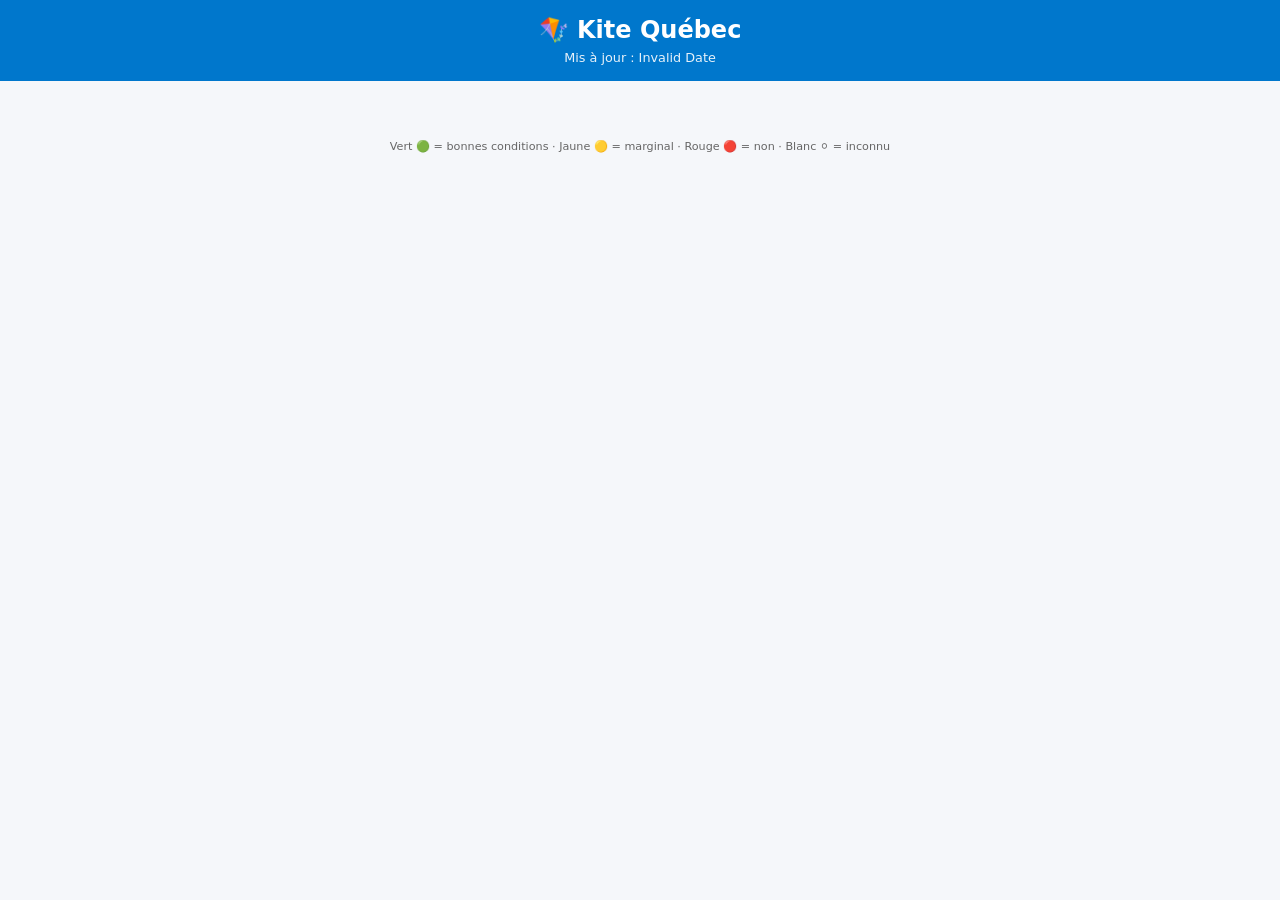
==== docs/index.html @ df84efb0 "Initial commit" ====
<!DOCTYPE html>
<html lang="fr">
<head>
  <meta charset="UTF-8">
  <meta name="viewport" content="width=device-width, initial-scale=1.0, viewport-fit=cover">
  <title>Kite Québec</title>
  <link rel="manifest" href="manifest.json">
  <meta name="theme-color" content="#0077cc">
  <meta name="apple-mobile-web-app-capable" content="yes">
  <meta name="apple-mobile-web-app-status-bar-style" content="black-translucent">
  <meta name="apple-mobile-web-app-title" content="Kite QC">
  <link rel="stylesheet" href="style.css">
</head>
<body>
  <header>
    <h1>🪁 Kite Québec</h1>
    <p id="generated">Chargement...</p>
  </header>
  <main id="spots"></main>
  <footer>
    <p>Vert 🟢 = bonnes conditions · Jaune 🟡 = marginal · Rouge 🔴 = non · Blanc ⚪ = inconnu</p>
  </footer>
  <script src="app.js"></script>
</body>
</html>
---- docs/style.css ----
* { box-sizing: border-box; }

body {
  font-family: -apple-system, BlinkMacSystemFont, "SF Pro Text", system-ui, sans-serif;
  margin: 0;
  background: #f5f7fa;
  color: #1a1a1a;
  padding-bottom: env(safe-area-inset-bottom);
}

header {
  background: #0077cc;
  color: white;
  padding: 1rem;
  padding-top: calc(1rem + env(safe-area-inset-top));
  text-align: center;
}

header h1 { margin: 0; font-size: 1.5rem; }
header p { margin: 0.35rem 0 0; font-size: 0.8rem; opacity: 0.9; }

main {
  padding: 1rem;
  max-width: 880px;
  margin: 0 auto;
}

.spot {
  background: white;
  border-radius: 14px;
  padding: 1rem;
  margin-bottom: 1rem;
  box-shadow: 0 2px 6px rgba(0,0,0,0.06);
}

.spot-head {
  display: flex;
  justify-content: space-between;
  align-items: baseline;
  margin-bottom: 0.2rem;
}

.spot-head h2 { margin: 0; font-size: 1.15rem; }
.spot-head .status { font-size: 1.25rem; }
.spot-head small { margin: 0 0.15rem; opacity: 0.6; font-size: 0.8rem; }

.dirs {
  margin: 0 0 0.75rem;
  font-size: 0.75rem;
  color: #666;
}

.days {
  display: grid;
  grid-template-columns: 1fr;
  gap: 0.75rem;
}

@media (min-width: 640px) {
  .days { grid-template-columns: 1fr 1fr; }
}

.day .label {
  font-weight: 600;
  margin-bottom: 0.4rem;
  font-size: 0.85rem;
  color: #333;
}

.hours {
  display: grid;
  grid-template-columns: repeat(auto-fit, minmax(62px, 1fr));
  gap: 3px;
}

.hour {
  padding: 0.35rem 0.25rem;
  border-radius: 6px;
  font-size: 0.7rem;
  display: flex;
  flex-direction: column;
  align-items: center;
  line-height: 1.25;
  text-align: center;
}

.hour.green  { background: #c6f2c9; }
.hour.yellow { background: #fff3b3; }
.hour.red    { background: #f9c9c9; }
.hour.unknown{ background: #e0e0e0; }

.hour .time { font-weight: 700; }
.hour .wind { font-size: 0.75rem; }
.hour .dir, .hour .temp { font-size: 0.65rem; color: #444; }

.empty {
  padding: 0.5rem;
  font-size: 0.75rem;
  color: #888;
}

footer {
  padding: 1rem;
  text-align: center;
  font-size: 0.7rem;
  color: #666;
}
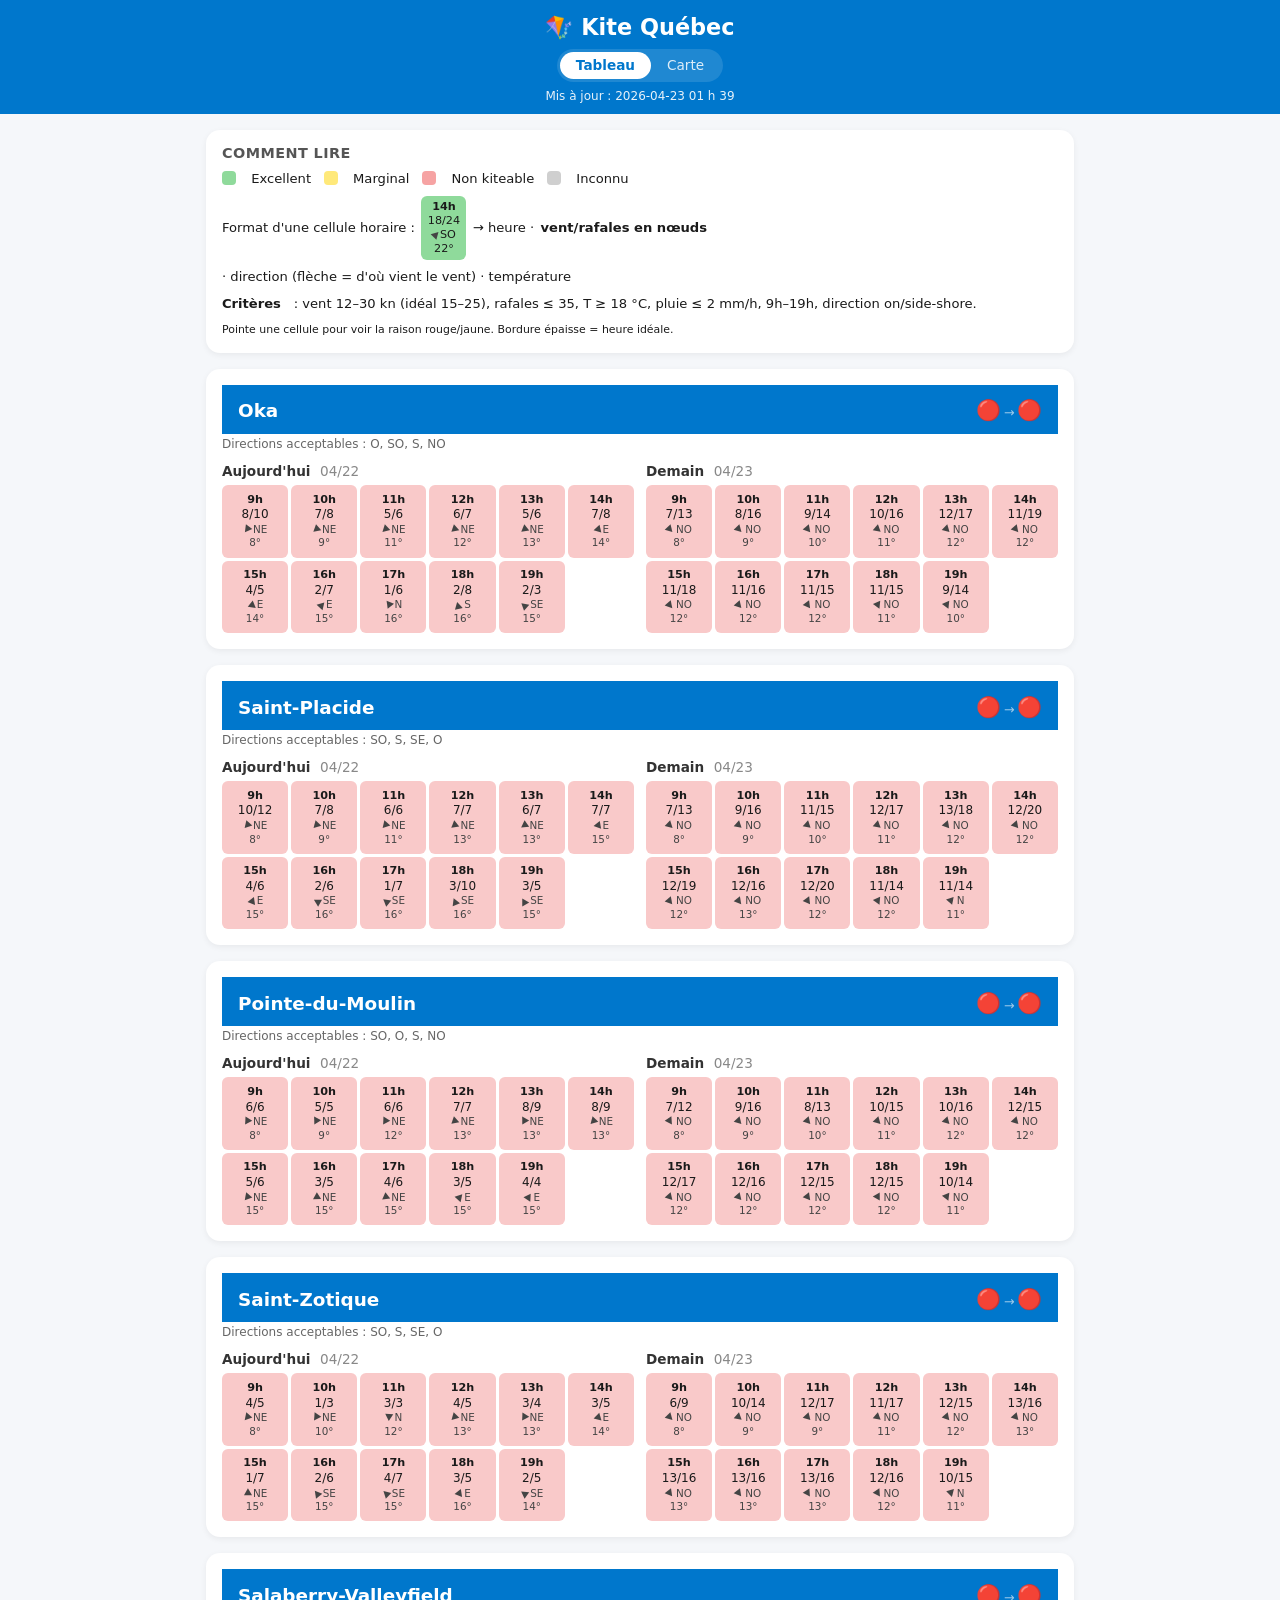
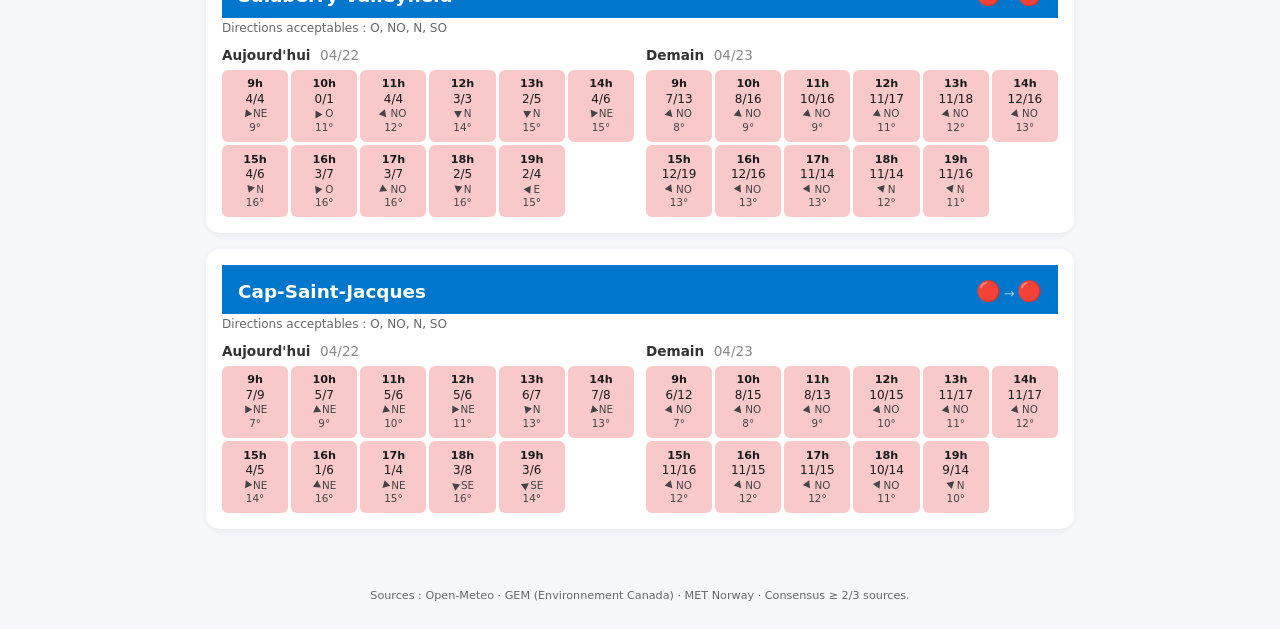
==== commit 0de227f8: "Add friend email alert + map page + dashboard legend and arrows" ====
--- a/docs/index.html
+++ b/docs/index.html
@@ -3,7 +3,7 @@
 <head>
   <meta charset="UTF-8">
   <meta name="viewport" content="width=device-width, initial-scale=1.0, viewport-fit=cover">
-  <title>Kite Québec</title>
+  <title>Kite Québec — Tableau</title>
   <link rel="manifest" href="manifest.json">
   <meta name="theme-color" content="#0077cc">
   <meta name="apple-mobile-web-app-capable" content="yes">
@@ -14,12 +14,46 @@
 <body>
   <header>
     <h1>🪁 Kite Québec</h1>
+    <nav>
+      <a href="index.html" class="active">Tableau</a>
+      <a href="map.html">Carte</a>
+    </nav>
     <p id="generated">Chargement...</p>
   </header>
-  <main id="spots"></main>
+
+  <main>
+    <section class="legend-panel">
+      <h2>Comment lire</h2>
+      <div class="legend-grid">
+        <div class="legend-row">
+          <span class="swatch green"></span> Excellent
+          <span class="swatch yellow"></span> Marginal
+          <span class="swatch red"></span> Non kiteable
+          <span class="swatch unknown"></span> Inconnu
+        </div>
+        <div class="legend-row legend-format">
+          Format d'une cellule horaire :
+          <span class="demo-hour">
+            <span class="time">14h</span>
+            <span class="wind">18/24</span>
+            <span class="dir"><span class="arrow" style="--rot:225deg"></span>SO</span>
+            <span class="temp">22°</span>
+          </span>
+          → heure · <b>vent/rafales en nœuds</b> · direction (flèche = d'où vient le vent) · température
+        </div>
+        <div class="legend-row">
+          <b>Critères</b> : vent 12–30 kn (idéal 15–25), rafales ≤ 35, T ≥ 18 °C, pluie ≤ 2 mm/h, 9h–19h, direction on/side-shore.
+          <br><small>Pointe une cellule pour voir la raison rouge/jaune. Bordure épaisse = heure idéale.</small>
+        </div>
+      </div>
+    </section>
+    <section id="spots"></section>
+  </main>
+
   <footer>
-    <p>Vert 🟢 = bonnes conditions · Jaune 🟡 = marginal · Rouge 🔴 = non · Blanc ⚪ = inconnu</p>
+    <p>Sources : Open-Meteo · GEM (Environnement Canada) · MET Norway · Consensus ≥ 2/3 sources.</p>
   </footer>
+
   <script src="app.js"></script>
 </body>
 </html>
--- a/docs/style.css
+++ b/docs/style.css
@@ -11,35 +11,106 @@
 header {
   background: #0077cc;
   color: white;
-  padding: 1rem;
-  padding-top: calc(1rem + env(safe-area-inset-top));
+  padding: 0.85rem 1rem 0.7rem;
+  padding-top: calc(0.85rem + env(safe-area-inset-top));
   text-align: center;
 }
 
-header h1 { margin: 0; font-size: 1.5rem; }
-header p { margin: 0.35rem 0 0; font-size: 0.8rem; opacity: 0.9; }
+header h1 { margin: 0; font-size: 1.4rem; }
+
+nav {
+  margin-top: 0.5rem;
+  display: flex;
+  justify-content: center;
+  gap: 0;
+  background: rgba(255,255,255,0.12);
+  border-radius: 999px;
+  padding: 3px;
+  width: fit-content;
+  margin-left: auto;
+  margin-right: auto;
+}
+nav a {
+  color: rgba(255,255,255,0.85);
+  text-decoration: none;
+  padding: 0.35rem 1rem;
+  font-size: 0.85rem;
+  border-radius: 999px;
+  transition: background 0.15s;
+}
+nav a.active { background: white; color: #0077cc; font-weight: 600; }
+nav a:hover:not(.active) { background: rgba(255,255,255,0.15); }
+
+header > p {
+  margin: 0.45rem 0 0;
+  font-size: 0.75rem;
+  opacity: 0.9;
+}
 
 main {
   padding: 1rem;
-  max-width: 880px;
+  max-width: 900px;
   margin: 0 auto;
 }
 
+/* Legend panel */
+.legend-panel {
+  background: white;
+  border-radius: 14px;
+  padding: 0.9rem 1rem;
+  margin-bottom: 1rem;
+  box-shadow: 0 2px 6px rgba(0,0,0,0.06);
+  font-size: 0.82rem;
+}
+.legend-panel h2 {
+  margin: 0 0 0.5rem;
+  font-size: 0.9rem;
+  text-transform: uppercase;
+  letter-spacing: 0.03em;
+  color: #555;
+}
+.legend-grid { display: flex; flex-direction: column; gap: 0.5rem; }
+.legend-row { display: flex; flex-wrap: wrap; gap: 0.5rem 0.8rem; align-items: center; line-height: 1.5; }
+.legend-row.legend-format { gap: 0.4rem; }
+.swatch {
+  display: inline-block;
+  width: 14px; height: 14px;
+  border-radius: 4px;
+  vertical-align: middle;
+  margin-right: 0.15rem;
+}
+.swatch.green  { background: #8fda9b; }
+.swatch.yellow { background: #ffe97a; }
+.swatch.red    { background: #f6a3a3; }
+.swatch.unknown{ background: #cfcfcf; }
+
+.demo-hour {
+  display: inline-flex;
+  flex-direction: column;
+  align-items: center;
+  background: #8fda9b;
+  border-radius: 6px;
+  padding: 0.25rem 0.4rem;
+  font-size: 0.7rem;
+  line-height: 1.25;
+}
+.demo-hour .time { font-weight: 700; }
+
+/* Spot cards */
 .spot {
   background: white;
   border-radius: 14px;
   padding: 1rem;
   margin-bottom: 1rem;
   box-shadow: 0 2px 6px rgba(0,0,0,0.06);
-}
-
+  scroll-margin-top: 1rem;
+}
 .spot-head {
   display: flex;
   justify-content: space-between;
   align-items: baseline;
   margin-bottom: 0.2rem;
 }
-
 .spot-head h2 { margin: 0; font-size: 1.15rem; }
 .spot-head .status { font-size: 1.25rem; }
 .spot-head small { margin: 0 0.15rem; opacity: 0.6; font-size: 0.8rem; }
@@ -50,15 +121,22 @@
   color: #666;
 }
 
+.excellent-banner {
+  background: linear-gradient(90deg, #b8e994, #78e08f);
+  color: #1e3d1e;
+  padding: 0.5rem 0.7rem;
+  border-radius: 8px;
+  margin-bottom: 0.7rem;
+  font-size: 0.82rem;
+  border-left: 3px solid #2ecc40;
+}
+
 .days {
   display: grid;
   grid-template-columns: 1fr;
   gap: 0.75rem;
 }
-
-@media (min-width: 640px) {
-  .days { grid-template-columns: 1fr 1fr; }
-}
+@media (min-width: 640px) { .days { grid-template-columns: 1fr 1fr; } }
 
 .day .label {
   font-weight: 600;
@@ -66,6 +144,7 @@
   font-size: 0.85rem;
   color: #333;
 }
+.day .date { color: #888; font-weight: 400; margin-left: 0.3rem; }
 
 .hours {
   display: grid;
@@ -80,24 +159,41 @@
   display: flex;
   flex-direction: column;
   align-items: center;
-  line-height: 1.25;
+  line-height: 1.3;
   text-align: center;
-}
-
-.hour.green  { background: #c6f2c9; }
-.hour.yellow { background: #fff3b3; }
-.hour.red    { background: #f9c9c9; }
-.hour.unknown{ background: #e0e0e0; }
+  cursor: help;
+  border: 2px solid transparent;
+}
+.hour.green   { background: #c6f2c9; }
+.hour.yellow  { background: #fff3b3; }
+.hour.red     { background: #f9c9c9; }
+.hour.unknown { background: #e0e0e0; }
+.hour.ideal   { border-color: #2ecc40; box-shadow: 0 0 0 1px #2ecc40 inset; }
 
 .hour .time { font-weight: 700; }
 .hour .wind { font-size: 0.75rem; }
-.hour .dir, .hour .temp { font-size: 0.65rem; color: #444; }
-
-.empty {
-  padding: 0.5rem;
-  font-size: 0.75rem;
-  color: #888;
-}
+.hour .dir {
+  display: inline-flex;
+  align-items: center;
+  gap: 2px;
+  font-size: 0.65rem;
+  color: #444;
+}
+.hour .temp { font-size: 0.65rem; color: #444; }
+
+/* Wind-from arrow. Rotates so the triangle points where the wind is heading
+   (opposite of where it comes from). CSS var --rot is the "from" direction. */
+.arrow {
+  display: inline-block;
+  width: 0; height: 0;
+  border-left: 4px solid transparent;
+  border-right: 4px solid transparent;
+  border-bottom: 7px solid #444;
+  transform: rotate(calc(var(--rot) + 180deg));
+  transform-origin: center;
+}
+
+.empty { padding: 0.5rem; font-size: 0.75rem; color: #888; }
 
 footer {
   padding: 1rem;
@@ -105,3 +201,64 @@
   font-size: 0.7rem;
   color: #666;
 }
+
+/* Map page */
+#map {
+  height: 62vh;
+  border-radius: 14px;
+  box-shadow: 0 2px 6px rgba(0,0,0,0.06);
+  margin-bottom: 1rem;
+}
+.kite-pin {
+  width: 28px; height: 28px;
+  border: 3px solid white;
+  border-radius: 50%;
+  box-shadow: 0 2px 4px rgba(0,0,0,0.35);
+  display: flex; align-items: center; justify-content: center;
+}
+.kite-pin.green   { background: #2ecc40; }
+.kite-pin.yellow  { background: #ffd700; }
+.kite-pin.red     { background: #ff4136; }
+.kite-pin.unknown { background: #aaa; }
+.kite-pin.excellent {
+  box-shadow: 0 0 0 3px rgba(46,204,64,0.4), 0 2px 4px rgba(0,0,0,0.35);
+  border-color: #ffeb3b;
+}
+
+.leaflet-popup-content {
+  margin: 0.7rem 0.9rem;
+  font-family: inherit;
+  font-size: 0.85rem;
+  line-height: 1.4;
+}
+.leaflet-popup-content h3 { margin: 0 0 0.35rem; font-size: 1rem; }
+.leaflet-popup-content .pop-day {
+  padding: 0.25rem 0;
+  border-top: 1px solid #eee;
+}
+.leaflet-popup-content .pop-day:first-of-type { border-top: none; }
+.leaflet-popup-content .dot {
+  display: inline-block;
+  width: 10px; height: 10px;
+  border-radius: 50%;
+  margin-right: 0.35rem;
+  vertical-align: middle;
+}
+.leaflet-popup-content .dot.green   { background: #2ecc40; }
+.leaflet-popup-content .dot.yellow  { background: #ffd700; }
+.leaflet-popup-content .dot.red     { background: #ff4136; }
+.leaflet-popup-content .dot.unknown { background: #aaa; }
+.leaflet-popup-content .excellent-note {
+  margin-top: 0.25rem;
+  padding: 0.3rem 0.45rem;
+  background: #c6f2c9;
+  border-radius: 4px;
+  font-size: 0.78rem;
+}
+.leaflet-popup-content a {
+  display: inline-block;
+  margin-top: 0.5rem;
+  color: #0077cc;
+  font-weight: 600;
+  text-decoration: none;
+}
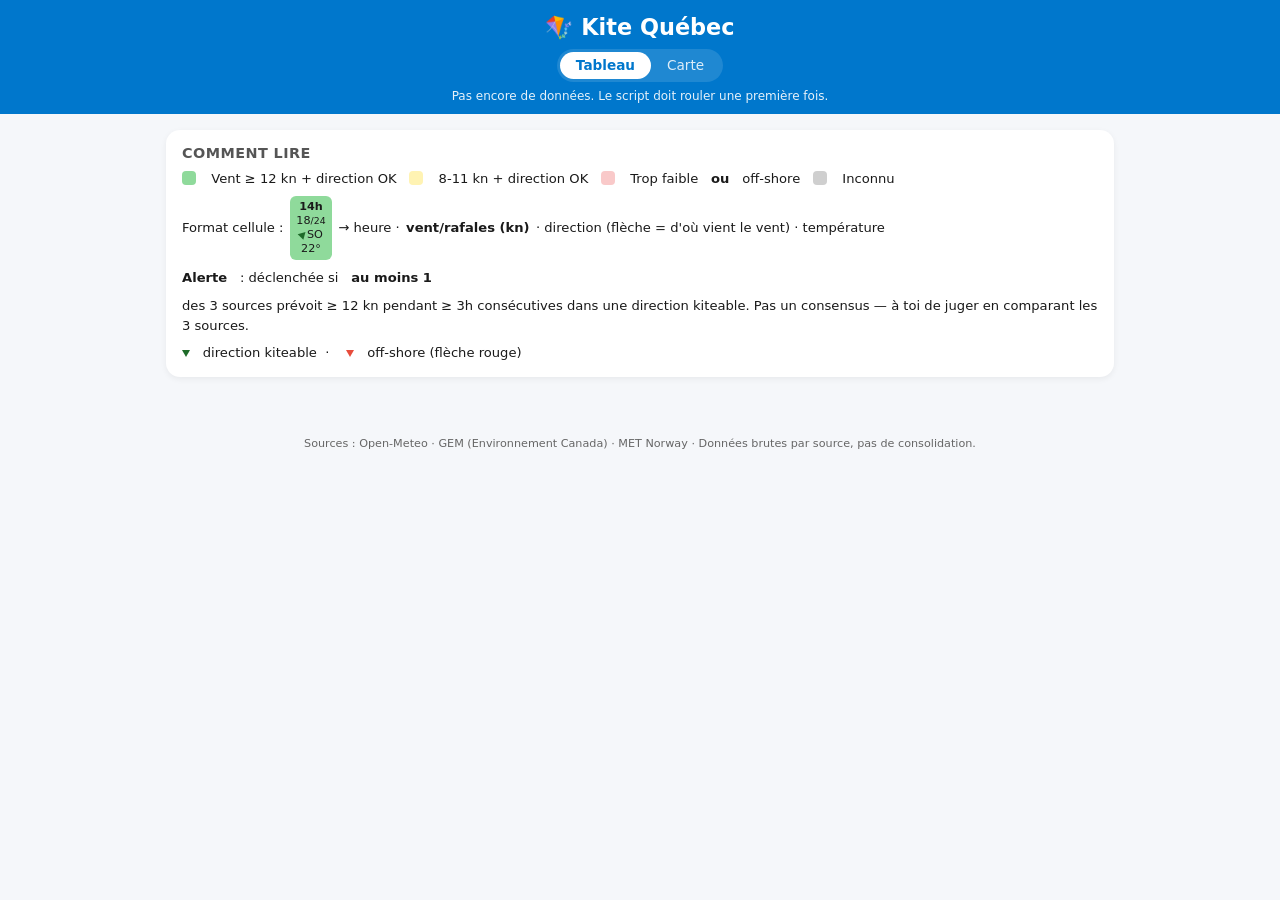
==== commit 7e61ece1: "Major refactor: per-source data, any-source alerts, history.jsonl, test workflow" ====
--- a/docs/index.html
+++ b/docs/index.html
@@ -26,24 +26,27 @@
       <h2>Comment lire</h2>
       <div class="legend-grid">
         <div class="legend-row">
-          <span class="swatch green"></span> Excellent
-          <span class="swatch yellow"></span> Marginal
-          <span class="swatch red"></span> Non kiteable
+          <span class="swatch alert"></span> Vent ≥ 12 kn + direction OK
+          <span class="swatch marginal"></span> 8-11 kn + direction OK
+          <span class="swatch low"></span> Trop faible <b>ou</b> off-shore
           <span class="swatch unknown"></span> Inconnu
         </div>
         <div class="legend-row legend-format">
-          Format d'une cellule horaire :
+          Format cellule :
           <span class="demo-hour">
             <span class="time">14h</span>
-            <span class="wind">18/24</span>
-            <span class="dir"><span class="arrow" style="--rot:225deg"></span>SO</span>
+            <span class="wind">18<small>/24</small></span>
+            <span class="dir"><span class="arrow ok" style="--rot:225deg"></span>SO</span>
             <span class="temp">22°</span>
           </span>
-          → heure · <b>vent/rafales en nœuds</b> · direction (flèche = d'où vient le vent) · température
+          → heure · <b>vent/rafales (kn)</b> · direction (flèche = d'où vient le vent) · température
         </div>
         <div class="legend-row">
-          <b>Critères</b> : vent 12–30 kn (idéal 15–25), rafales ≤ 35, T ≥ 18 °C, pluie ≤ 2 mm/h, 9h–19h, direction on/side-shore.
-          <br><small>Pointe une cellule pour voir la raison rouge/jaune. Bordure épaisse = heure idéale.</small>
+          <b>Alerte</b> : déclenchée si <b>au moins 1</b> des 3 sources prévoit ≥ 12 kn pendant ≥ 3h consécutives dans une direction kiteable. Pas un consensus — à toi de juger en comparant les 3 sources.
+        </div>
+        <div class="legend-row">
+          <span class="arrow ok" style="--rot:0deg"></span> direction kiteable &nbsp;·&nbsp;
+          <span class="arrow bad" style="--rot:0deg"></span> off-shore (flèche rouge)
         </div>
       </div>
     </section>
@@ -51,7 +54,7 @@
   </main>
 
   <footer>
-    <p>Sources : Open-Meteo · GEM (Environnement Canada) · MET Norway · Consensus ≥ 2/3 sources.</p>
+    <p>Sources : Open-Meteo · GEM (Environnement Canada) · MET Norway · Données brutes par source, pas de consolidation.</p>
   </footer>
 
   <script src="app.js"></script>
--- a/docs/style.css
+++ b/docs/style.css
@@ -15,14 +15,12 @@
   padding-top: calc(0.85rem + env(safe-area-inset-top));
   text-align: center;
 }
-
 header h1 { margin: 0; font-size: 1.4rem; }
 
 nav {
   margin-top: 0.5rem;
   display: flex;
   justify-content: center;
-  gap: 0;
   background: rgba(255,255,255,0.12);
   border-radius: 999px;
   padding: 3px;
@@ -36,24 +34,14 @@
   padding: 0.35rem 1rem;
   font-size: 0.85rem;
   border-radius: 999px;
-  transition: background 0.15s;
 }
 nav a.active { background: white; color: #0077cc; font-weight: 600; }
 nav a:hover:not(.active) { background: rgba(255,255,255,0.15); }
-
-header > p {
-  margin: 0.45rem 0 0;
-  font-size: 0.75rem;
-  opacity: 0.9;
-}
-
-main {
-  padding: 1rem;
-  max-width: 900px;
-  margin: 0 auto;
-}
-
-/* Legend panel */
+header > p { margin: 0.45rem 0 0; font-size: 0.75rem; opacity: 0.9; }
+
+main { padding: 1rem; max-width: 980px; margin: 0 auto; }
+
+/* Legend */
 .legend-panel {
   background: white;
   border-radius: 14px;
@@ -79,10 +67,10 @@
   vertical-align: middle;
   margin-right: 0.15rem;
 }
-.swatch.green  { background: #8fda9b; }
-.swatch.yellow { background: #ffe97a; }
-.swatch.red    { background: #f6a3a3; }
-.swatch.unknown{ background: #cfcfcf; }
+.swatch.alert    { background: #8fda9b; }
+.swatch.marginal { background: #fff3b3; }
+.swatch.low      { background: #f9c9c9; }
+.swatch.unknown  { background: #cfcfcf; }
 
 .demo-hour {
   display: inline-flex;
@@ -108,53 +96,58 @@
 .spot-head {
   display: flex;
   justify-content: space-between;
+  align-items: flex-start;
+  gap: 0.5rem;
+  margin-bottom: 0.3rem;
+}
+.spot-head h2 { margin: 0; font-size: 1.15rem; }
+.alert-pills { display: flex; flex-wrap: wrap; gap: 0.3rem; }
+.alert-pill {
+  font-size: 0.7rem;
+  padding: 0.2rem 0.5rem;
+  border-radius: 999px;
+  font-weight: 600;
+}
+.alert-pill.active { background: #d4f5db; color: #1e6b29; }
+.alert-pill.silent { background: #eee; color: #888; }
+
+.dirs { margin: 0 0 0.75rem; font-size: 0.75rem; color: #666; }
+
+.days { display: flex; flex-direction: column; gap: 0.9rem; }
+.day-label {
+  font-weight: 600;
+  margin-bottom: 0.35rem;
+  font-size: 0.9rem;
+  color: #333;
+}
+.day-label .date { color: #888; font-weight: 400; margin-left: 0.3rem; font-size: 0.8rem; }
+
+/* Source rows: one per data source per day */
+.source-row {
+  margin-bottom: 0.45rem;
+  border-left: 3px solid #ddd;
+  padding-left: 0.5rem;
+}
+.source-row.source-active { border-left-color: #2ecc40; }
+.source-label {
+  display: flex;
+  justify-content: space-between;
   align-items: baseline;
   margin-bottom: 0.2rem;
-}
-.spot-head h2 { margin: 0; font-size: 1.15rem; }
-.spot-head .status { font-size: 1.25rem; }
-.spot-head small { margin: 0 0.15rem; opacity: 0.6; font-size: 0.8rem; }
-
-.dirs {
-  margin: 0 0 0.75rem;
   font-size: 0.75rem;
-  color: #666;
-}
-
-.excellent-banner {
-  background: linear-gradient(90deg, #b8e994, #78e08f);
-  color: #1e3d1e;
-  padding: 0.5rem 0.7rem;
-  border-radius: 8px;
-  margin-bottom: 0.7rem;
-  font-size: 0.82rem;
-  border-left: 3px solid #2ecc40;
-}
-
-.days {
-  display: grid;
-  grid-template-columns: 1fr;
-  gap: 0.75rem;
-}
-@media (min-width: 640px) { .days { grid-template-columns: 1fr 1fr; } }
-
-.day .label {
-  font-weight: 600;
-  margin-bottom: 0.4rem;
-  font-size: 0.85rem;
-  color: #333;
-}
-.day .date { color: #888; font-weight: 400; margin-left: 0.3rem; }
+}
+.src-name { font-weight: 600; color: #444; }
+.src-alert { color: #1e6b29; font-weight: 600; }
+.src-quiet { color: #999; font-style: italic; }
 
 .hours {
   display: grid;
-  grid-template-columns: repeat(auto-fit, minmax(62px, 1fr));
-  gap: 3px;
-}
-
+  grid-template-columns: repeat(auto-fit, minmax(58px, 1fr));
+  gap: 2px;
+}
 .hour {
-  padding: 0.35rem 0.25rem;
-  border-radius: 6px;
+  padding: 0.3rem 0.2rem;
+  border-radius: 5px;
   font-size: 0.7rem;
   display: flex;
   flex-direction: column;
@@ -162,16 +155,15 @@
   line-height: 1.3;
   text-align: center;
   cursor: help;
-  border: 2px solid transparent;
-}
-.hour.green   { background: #c6f2c9; }
-.hour.yellow  { background: #fff3b3; }
-.hour.red     { background: #f9c9c9; }
-.hour.unknown { background: #e0e0e0; }
-.hour.ideal   { border-color: #2ecc40; box-shadow: 0 0 0 1px #2ecc40 inset; }
+}
+.hour.alert    { background: #c6f2c9; }
+.hour.marginal { background: #fff3b3; }
+.hour.low      { background: #f9c9c9; }
+.hour.unknown  { background: #e0e0e0; }
 
 .hour .time { font-weight: 700; }
 .hour .wind { font-size: 0.75rem; }
+.hour .wind small { opacity: 0.6; font-size: 0.7em; }
 .hour .dir {
   display: inline-flex;
   align-items: center;
@@ -181,8 +173,7 @@
 }
 .hour .temp { font-size: 0.65rem; color: #444; }
 
-/* Wind-from arrow. Rotates so the triangle points where the wind is heading
-   (opposite of where it comes from). CSS var --rot is the "from" direction. */
+/* Wind-from arrow. Triangle points where the wind is going. */
 .arrow {
   display: inline-block;
   width: 0; height: 0;
@@ -192,6 +183,8 @@
   transform: rotate(calc(var(--rot) + 180deg));
   transform-origin: center;
 }
+.arrow.bad { border-bottom-color: #e74c3c; }
+.arrow.ok  { border-bottom-color: #1e6b29; }
 
 .empty { padding: 0.5rem; font-size: 0.75rem; color: #888; }
 
@@ -202,7 +195,7 @@
   color: #666;
 }
 
-/* Map page */
+/* Map */
 #map {
   height: 62vh;
   border-radius: 14px;
@@ -214,47 +207,28 @@
   border: 3px solid white;
   border-radius: 50%;
   box-shadow: 0 2px 4px rgba(0,0,0,0.35);
-  display: flex; align-items: center; justify-content: center;
-}
-.kite-pin.green   { background: #2ecc40; }
-.kite-pin.yellow  { background: #ffd700; }
-.kite-pin.red     { background: #ff4136; }
-.kite-pin.unknown { background: #aaa; }
-.kite-pin.excellent {
-  box-shadow: 0 0 0 3px rgba(46,204,64,0.4), 0 2px 4px rgba(0,0,0,0.35);
+}
+.kite-pin.alert  { background: #2ecc40; }
+.kite-pin.quiet  { background: #aaa; }
+.kite-pin.urgent {
+  background: #2ecc40;
+  box-shadow: 0 0 0 4px rgba(46,204,64,0.35), 0 2px 4px rgba(0,0,0,0.35);
   border-color: #ffeb3b;
 }
-
-.leaflet-popup-content {
-  margin: 0.7rem 0.9rem;
-  font-family: inherit;
-  font-size: 0.85rem;
-  line-height: 1.4;
-}
+.leaflet-popup-content { margin: 0.7rem 0.9rem; font-family: inherit; font-size: 0.85rem; line-height: 1.4; }
 .leaflet-popup-content h3 { margin: 0 0 0.35rem; font-size: 1rem; }
 .leaflet-popup-content .pop-day {
   padding: 0.25rem 0;
   border-top: 1px solid #eee;
 }
 .leaflet-popup-content .pop-day:first-of-type { border-top: none; }
-.leaflet-popup-content .dot {
-  display: inline-block;
-  width: 10px; height: 10px;
-  border-radius: 50%;
-  margin-right: 0.35rem;
-  vertical-align: middle;
-}
-.leaflet-popup-content .dot.green   { background: #2ecc40; }
-.leaflet-popup-content .dot.yellow  { background: #ffd700; }
-.leaflet-popup-content .dot.red     { background: #ff4136; }
-.leaflet-popup-content .dot.unknown { background: #aaa; }
-.leaflet-popup-content .excellent-note {
-  margin-top: 0.25rem;
-  padding: 0.3rem 0.45rem;
-  background: #c6f2c9;
-  border-radius: 4px;
+.leaflet-popup-content .pop-src {
+  display: block;
+  margin-left: 0.5rem;
   font-size: 0.78rem;
-}
+  color: #555;
+}
+.leaflet-popup-content .pop-src.hit { color: #1e6b29; font-weight: 600; }
 .leaflet-popup-content a {
   display: inline-block;
   margin-top: 0.5rem;
